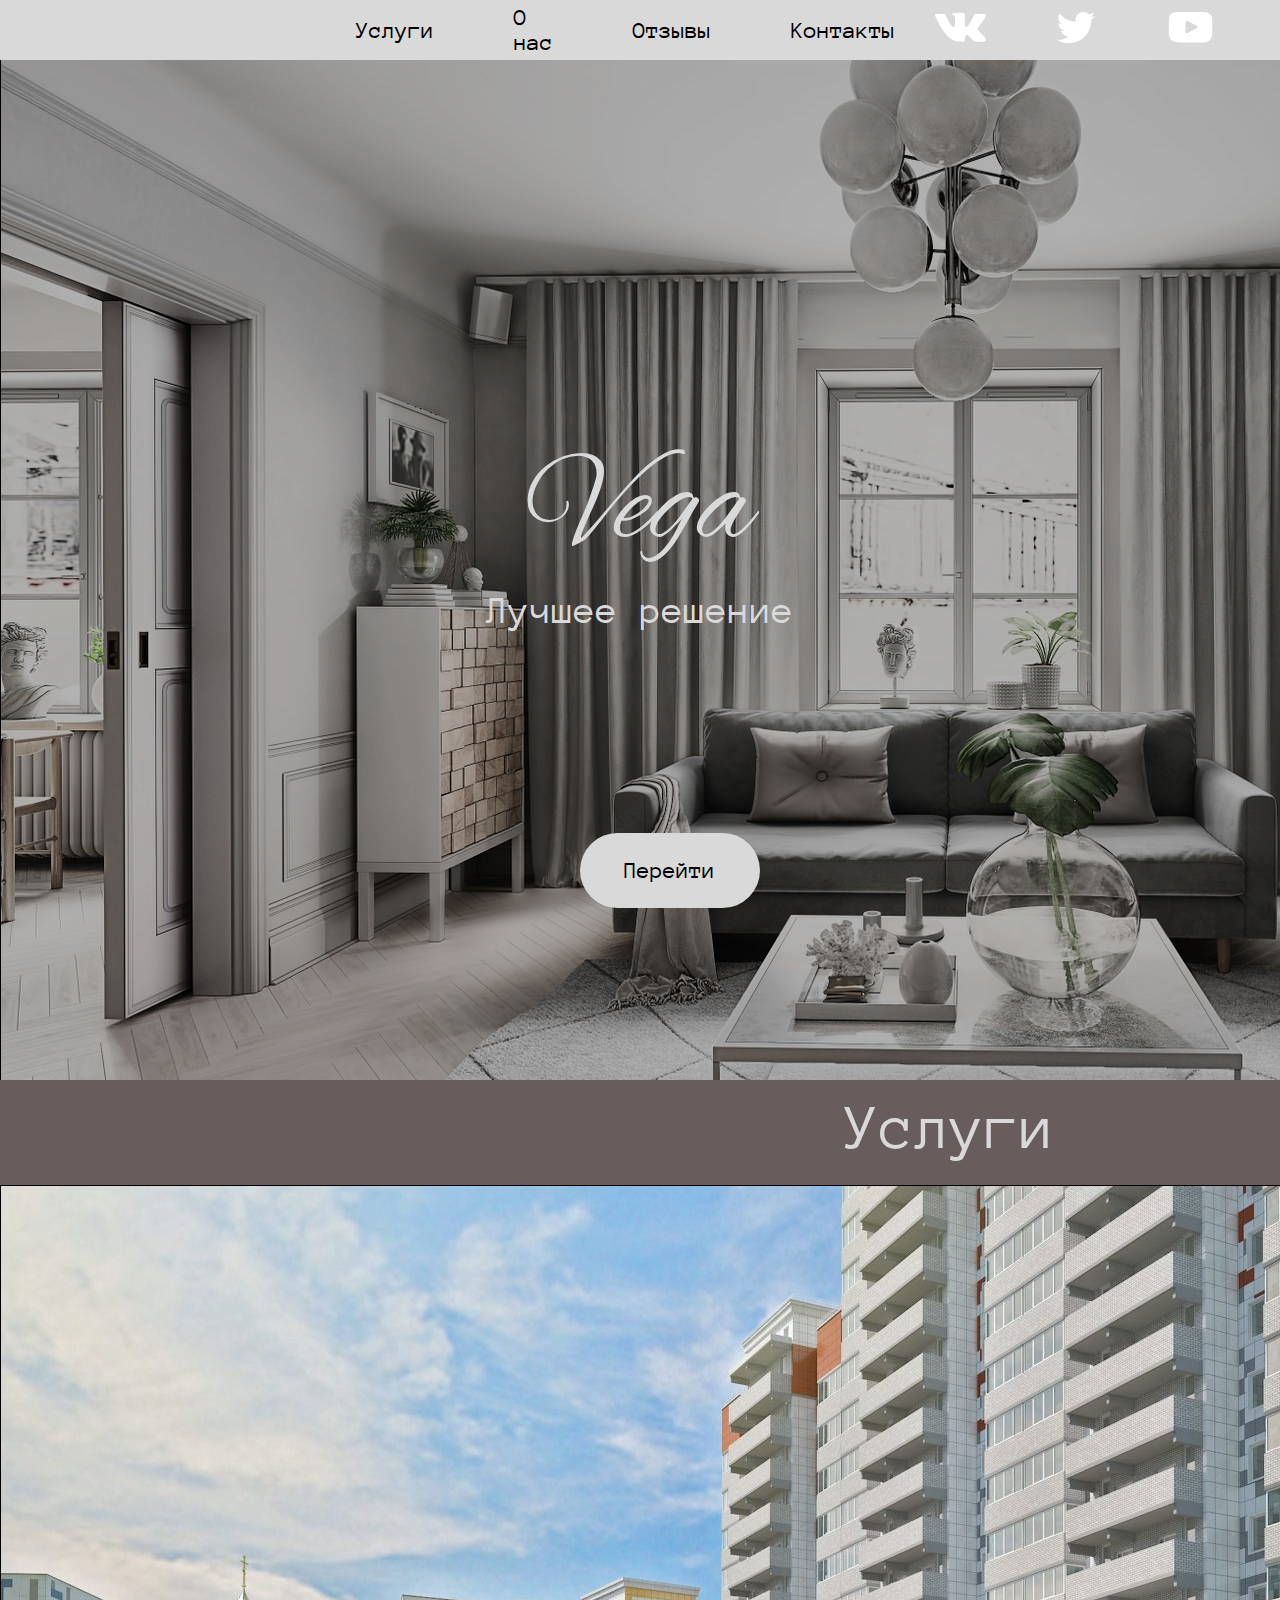
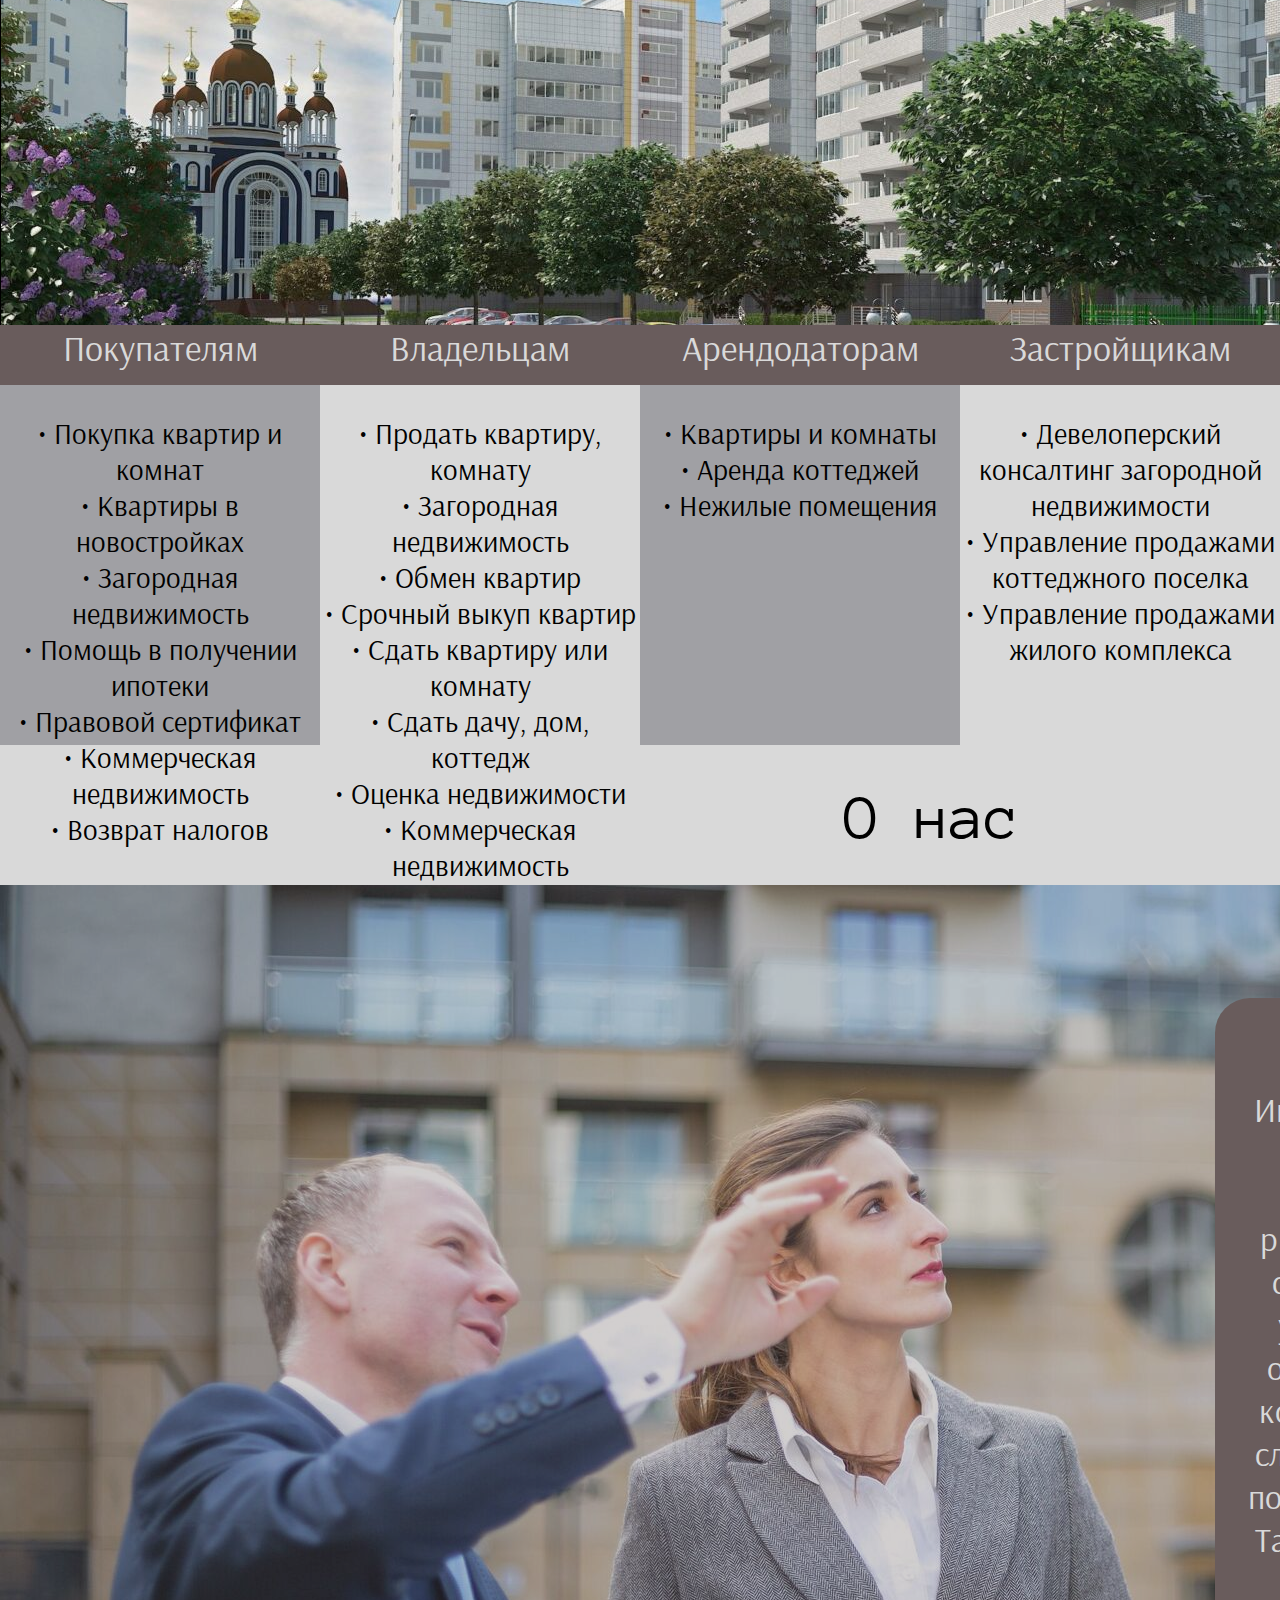
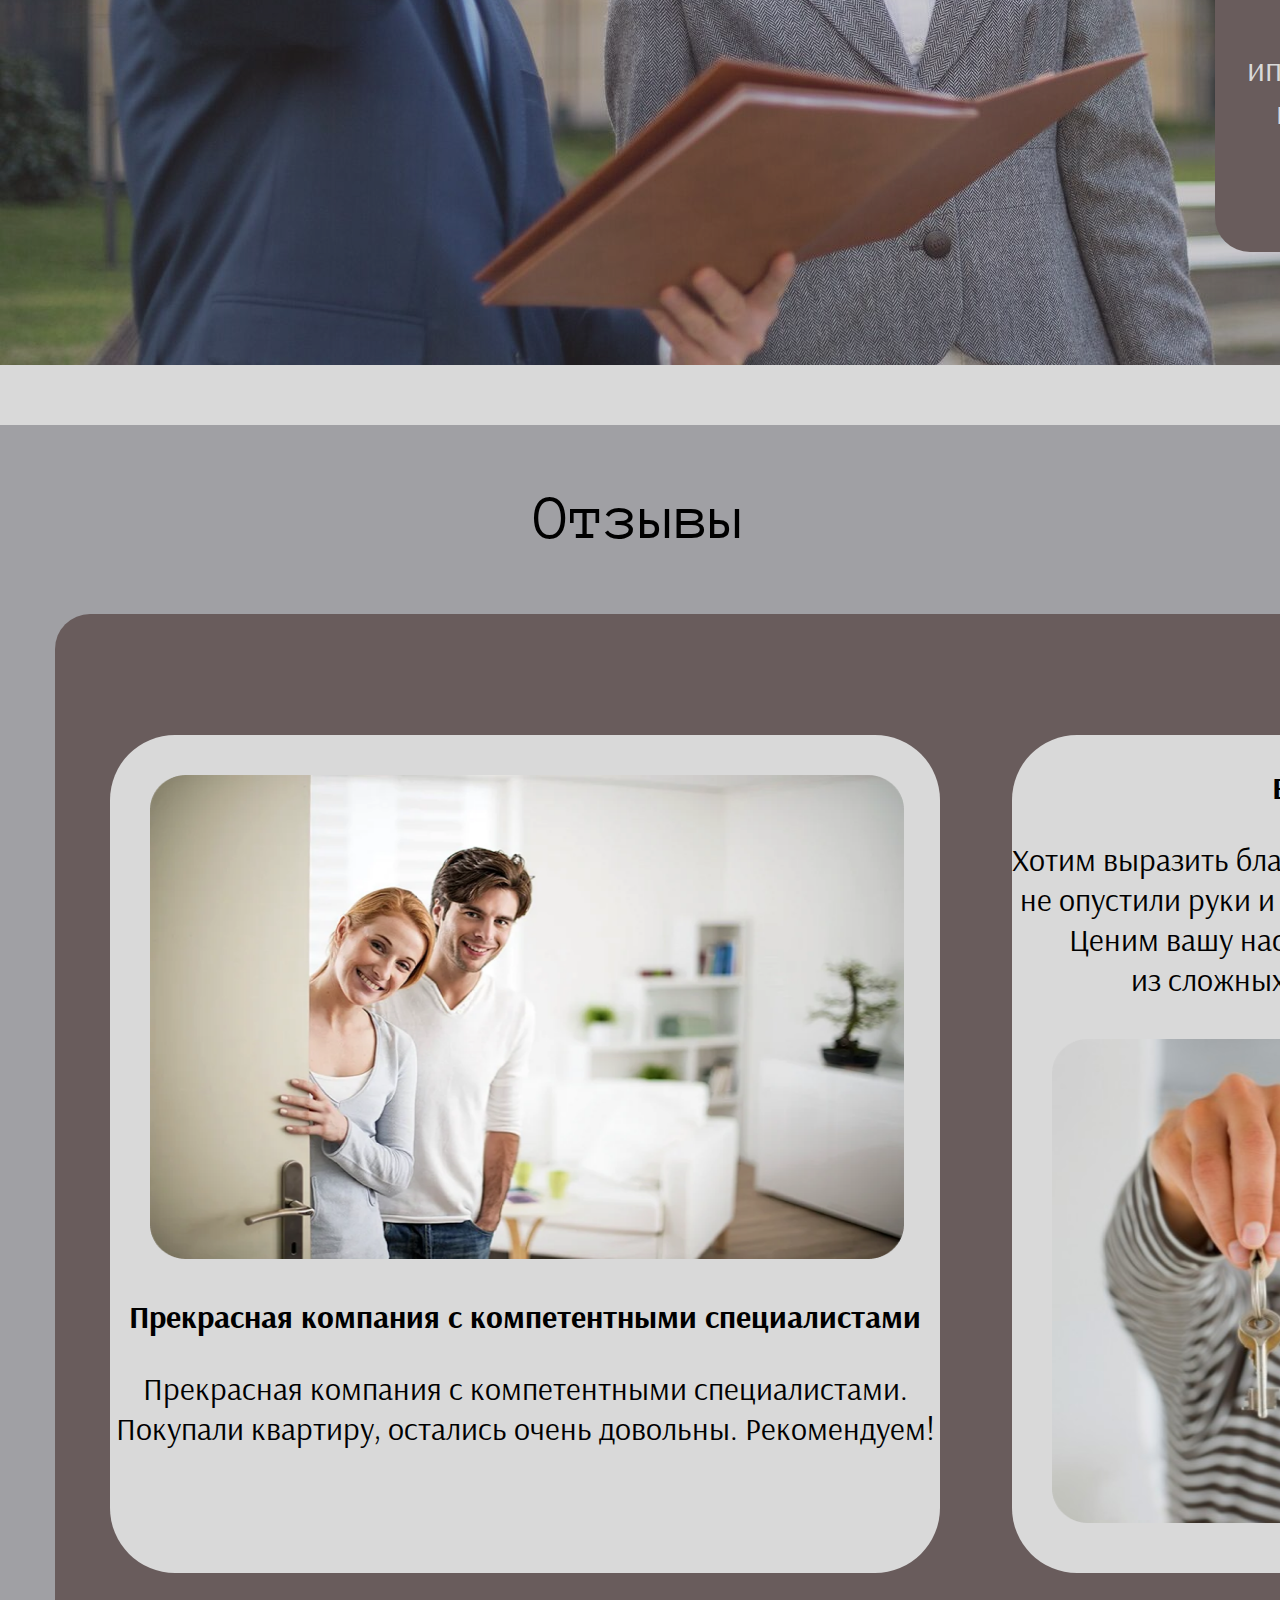
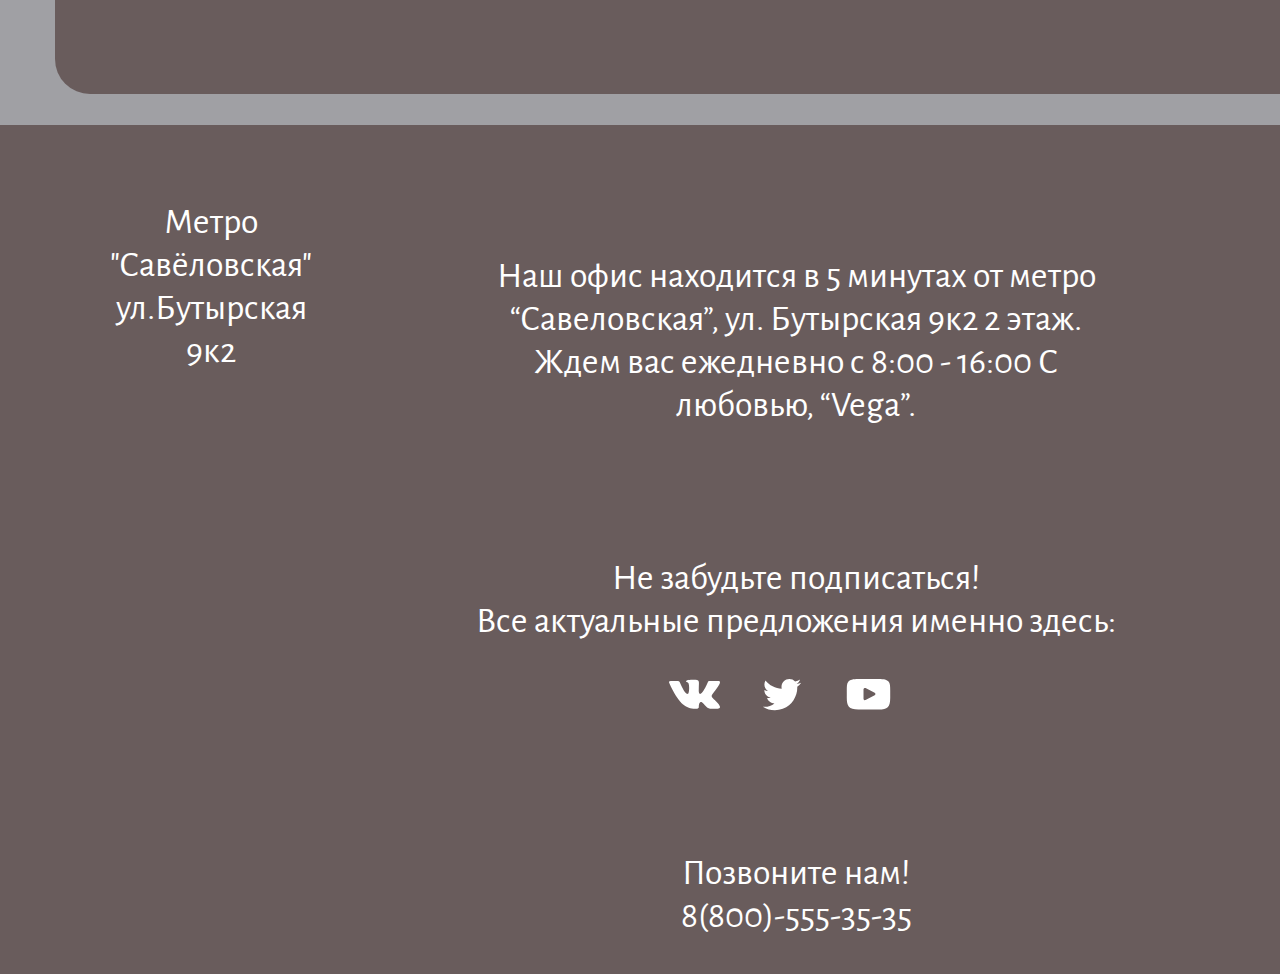
==== index.html @ b0d060b1 "initial commit" ====
<!DOCTYPE html>
<html lang="en">
<head>
    <meta charset="UTF-8">
    <meta name="viewport" content="width=device-width, initial-scale=1.0">
    <title>Vega</title>
    <link rel = "stylesheet" href="\css\style.css">

    <link rel="preconnect" href="https://fonts.googleapis.com">
    <link rel="preconnect" href="https://fonts.gstatic.com" crossorigin>
    <link href="https://fonts.googleapis.com/css2?family=Alegreya+Sans:ital,wght@0,100;0,300;0,400;0,500;0,700;0,800;0,900;1,100;1,300;1,400;1,500;1,700;1,800;1,900&family=Alex+Brush&family=Anonymous+Pro:ital,wght@0,400;0,700;1,400;1,700&family=Arsenal:ital,wght@0,400;0,700;1,400;1,700&display=swap" rel="stylesheet">
</head>
<body>
    <header>
        
        <div class = "nav-menu">
            <div class = "social-media-logos"></div>
            <div class = "nav-buttons">
                <p class = "nav-button"><a href="#nav-2">Услуги</a></p>
                <p class = "nav-button"><a href="#nav-3">О нас</a></p>
                <p class = "nav-button"><a href="#nav-4">Отзывы</a></p>
                <p class = "nav-button"><a href="#footer">Контакты</a></p>
            </div>
            <div class = "social-media-logos">
                <a href="https://vk.com/snbll"><img class="logos-navbar" src="/img/iconVK.svg" alt="вк"></a>
                <a href="https://x.com/"><img class="logos-navbar" src="/img/iconTwitter.svg" alt="твитер"></a>
                <a href="https://www.youtube.com/watch?v=dQw4w9WgXcQ"><img class="logos-navbar" src="/img/iconYouTube.svg" alt="ютуб"></a>
            </div>
        </div>
        <div class = "greetings">
            <h2 class = "label-greetings">Vega</h2>
            <p class = "description-greetings">Лучшее решение</p>
            <div class = "greetings-button"><p class = "greetings-button"><a href="specialists.html">Перейти</a></p></div>
        </div>
    </header>
    <main>
        <div class = "nav-2" id="nav-2">
            <p class = "services">Услуги</p>
        </div>
        <div class = "background-image-2"> </div>
        <div class = "nav-2-1">
            <p class = "curtain">Покупателям</p>
            <p class = "curtain">Владельцам</p>
            <p class = "curtain">Арендодаторам</p>
            <p class = "curtain">Застройщикам</p>
        </div>
        <div class = "curtains-row">
            <div class = "curtains-content grey">
                <p class = "description-curtains"> &#8226; Покупка квартир и комнат</p>
                <p class = "description-curtains"> &#8226; Квартиры в новостройках</p>
                <p class = "description-curtains"> &#8226; Загородная недвижимость</p>
                <p class = "description-curtains"> &#8226; Помощь в получении ипотеки</p>
                <p class = "description-curtains"> &#8226; Правовой сертификат</p>
                <p class = "description-curtains"> &#8226; Коммерческая недвижимость</p>
                <p class = "description-curtains"> &#8226; Возврат налогов</p>
            </div>
            <div class = "curtains-content white">
                <p class = "description-curtains"> &#8226; Продать квартиру, комнату</p>
                <p class = "description-curtains"> &#8226; Загородная недвижимость</p>
                <p class = "description-curtains"> &#8226; Обмен квартир</p>
                <p class = "description-curtains"> &#8226; Срочный выкуп квартир</p>
                <p class = "description-curtains"> &#8226; Сдать квартиру или комнату</p>
                <p class = "description-curtains"> &#8226; Сдать дачу, дом, коттедж</p>
                <p class = "description-curtains"> &#8226; Оценка недвижимости</p>
                <p class = "description-curtains"> &#8226; Коммерческая недвижимость</p>
            </div>
            <div class = "curtains-content grey">
                <p class = "description-curtains"> &#8226; Квартиры и комнаты</p>
                <p class = "description-curtains"> &#8226; Аренда коттеджей</p>
                <p class = "description-curtains"> &#8226; Нежилые помещения</p>
            </div>
            <div class = "curtains-content white">
                <p class = "description-curtains"> &#8226; Девелоперский консалтинг загородной недвижимости</p>
                <p class = "description-curtains"> &#8226; Управление продажами коттеджного поселка</p>
                <p class = "description-curtains"> &#8226; Управление продажами жилого комплекса</p>
            </div>
        </div>
        <div class="nav-3" id="nav-3">
            <p class="services-2">О нас</p>
        </div>
        <div class="background-image-3">
            <div class="background-image-3-1">
                <p class="text-3">Ищете надежные риэлторские агентства Москвы? Обратитесь в «Vega». Мы предоставляем комплексное риэлторское, брокерское, юридическое сопровождение. Компания оказывает услуги на рынке с 2000 года. Важное отличие «Vega» от других риэлторских компаний - гарантийный сертификат. В случае проблем мы компенсируем ваши потери по сделке из собственного фонда. Также мало какое агентство по продаже недвижимости может предложить эффективное оформление заявки на ипотеку, а также дополнительные скидки и бонусы. С нами шанс на одобрение ипотеки на 25% выше!</p>
            </div>
        </div>
        <div class="nav-3-1"></div>
        <div class="nav-4" id="nav-4">
            <p class="services-3">Отзывы</p>
                <div class="background-image-4-1">
                    <div class="background-image-4-1-1">
                        <div class="review-1"><img src="img/5.png" alt="" class="images-realt"></div>
                        <p class="text-4"><b>Прекрасная компания с компетентными специалистами</b></p>
                        <p class="text-4">Прекрасная компания с компетентными специалистами. Покупали квартиру, остались очень довольны. Рекомендуем!</p>
                    </div>
                    <div class="background-image-4-1-2">
                        <p class="text-4"><b>Вы настоящие профи!</b></p>
                        <p class="text-4">Хотим выразить благодарность специалистам “Vega” за то, что не опустили руки и довели нашу непростую сделку до конца! Ценим вашу настойчивость и умение находить выход из сложных ситуаций. Вы настоящие профи!</p>
                        <div class="review-2"><img src="img/4.png" alt="" class="images-realt"></div>
                    </div>
                </div>
        </div>
        <div class=""></div>
        
    </main>
    <footer id="footer">
        <div class="carta">
            <div class="maps"><script type="text/javascript" charset="utf-8" async src="https://api-maps.yandex.ru/services/constructor/1.0/js/?um=constructor%3Afec5d8ca81179af71dbc151a7b95cab4beb374f0a5f9f530ae89ba807195f2b3&amp;width=812&amp;height=838&amp;lang=ru_RU&amp;scroll=true"></script></div>
            <p class="metro">Метро "Савёловская"</p>
            <p class="street">ул.Бутырская 9к2</p>
        </div>
        <div class="footer-text">
            <p class="footer-text-off">Наш офис находится в 5 минутах от метро “Савеловская”, ул. Бутырская 9к2 2 этаж.<br>
                Ждем вас ежедневно с 8:00 - 16:00
                С любовью, “Vega”.</p>
            <p>Не забудьте подписаться! <br>
                Все актуальные предложения именно здесь:</p>
            <div class = "social-media-logo">
                <a href="https://vk.com/snbll"><img class="logo-navbar" src="/img/iconVK.svg" alt="вк"></a>
                <a href="https://x.com/"><img class="logo-navbar" src="/img/iconTwitter.svg" alt="твитер"></a>
                <a href="https://www.youtube.com/watch?v=dQw4w9WgXcQ"><img class="logo-navbar" src="/img/iconYouTube.svg" alt="ютуб"></a>
            </div>
            <p class="sub">Позвоните нам! <br>
               8(800)-555-35-35</p>
        </div>
    </footer>

    <script src="js/scripts.js"></script>
</body>
</html>
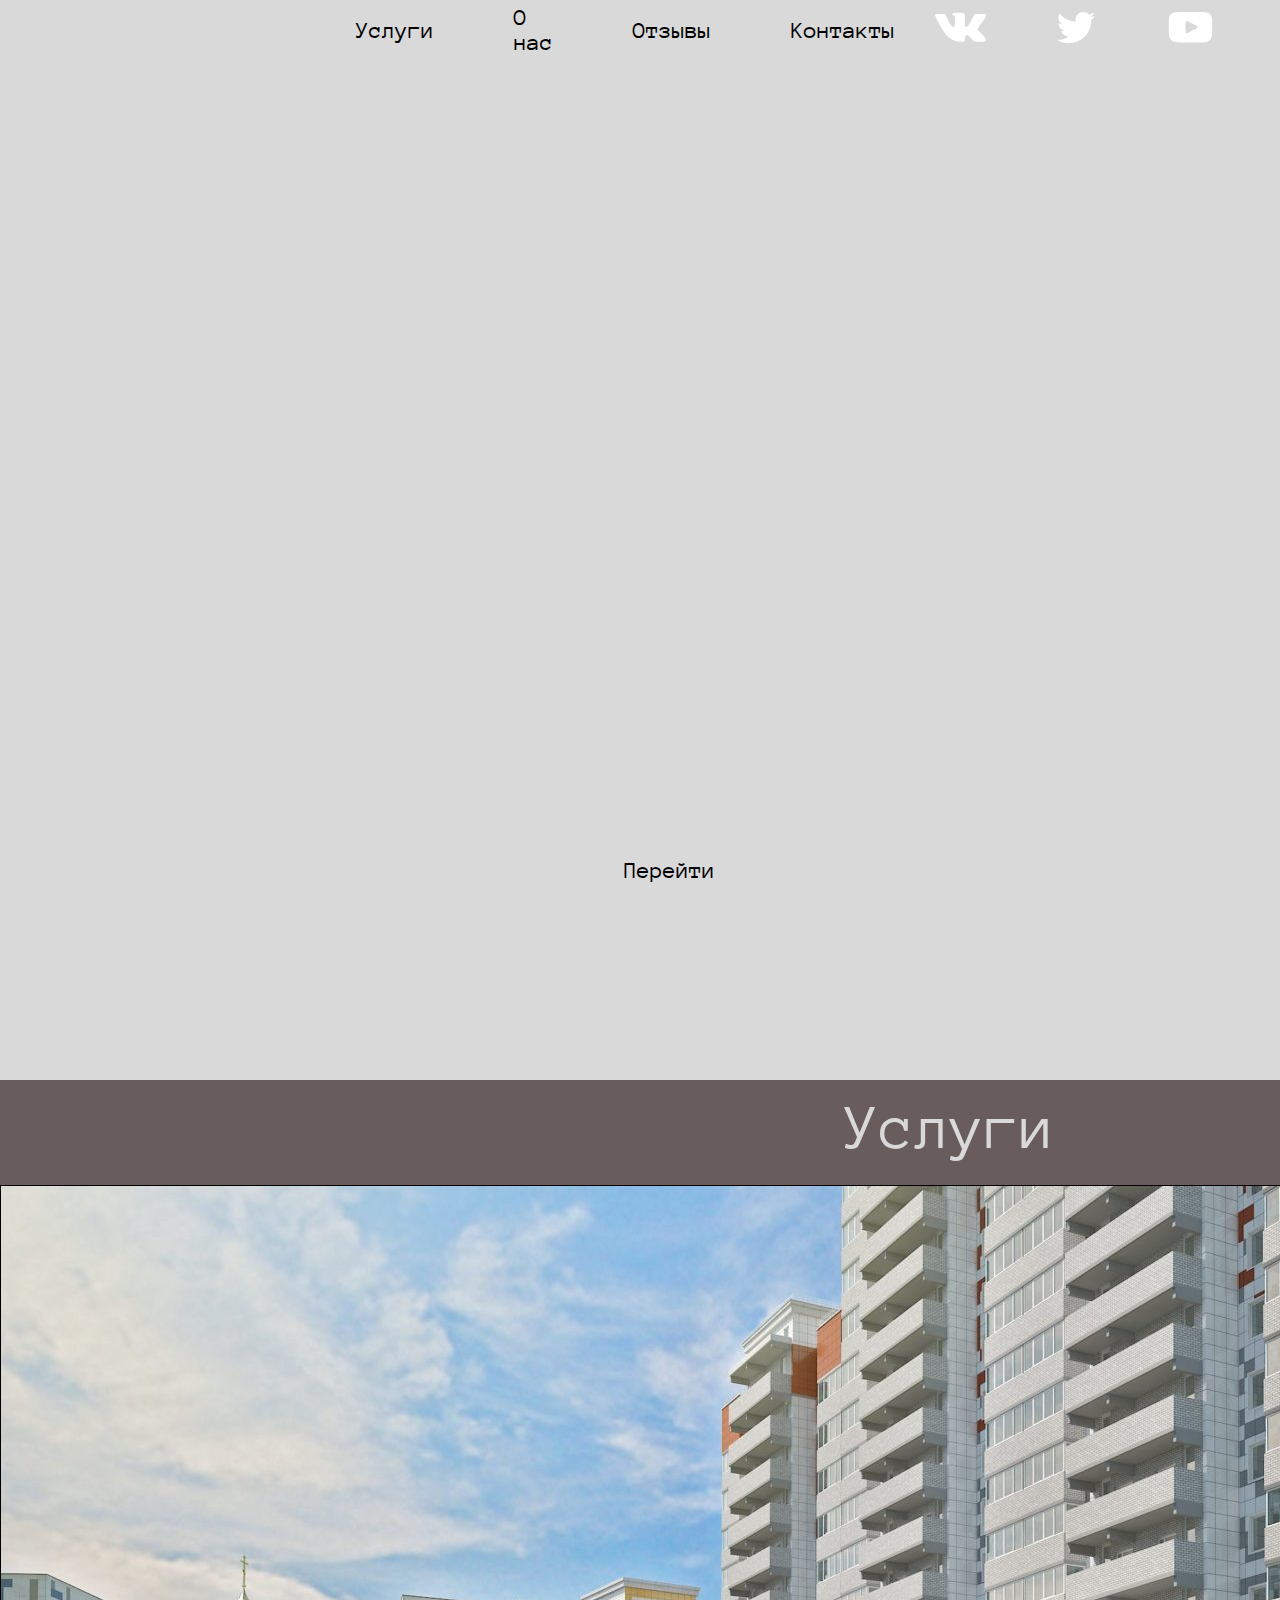
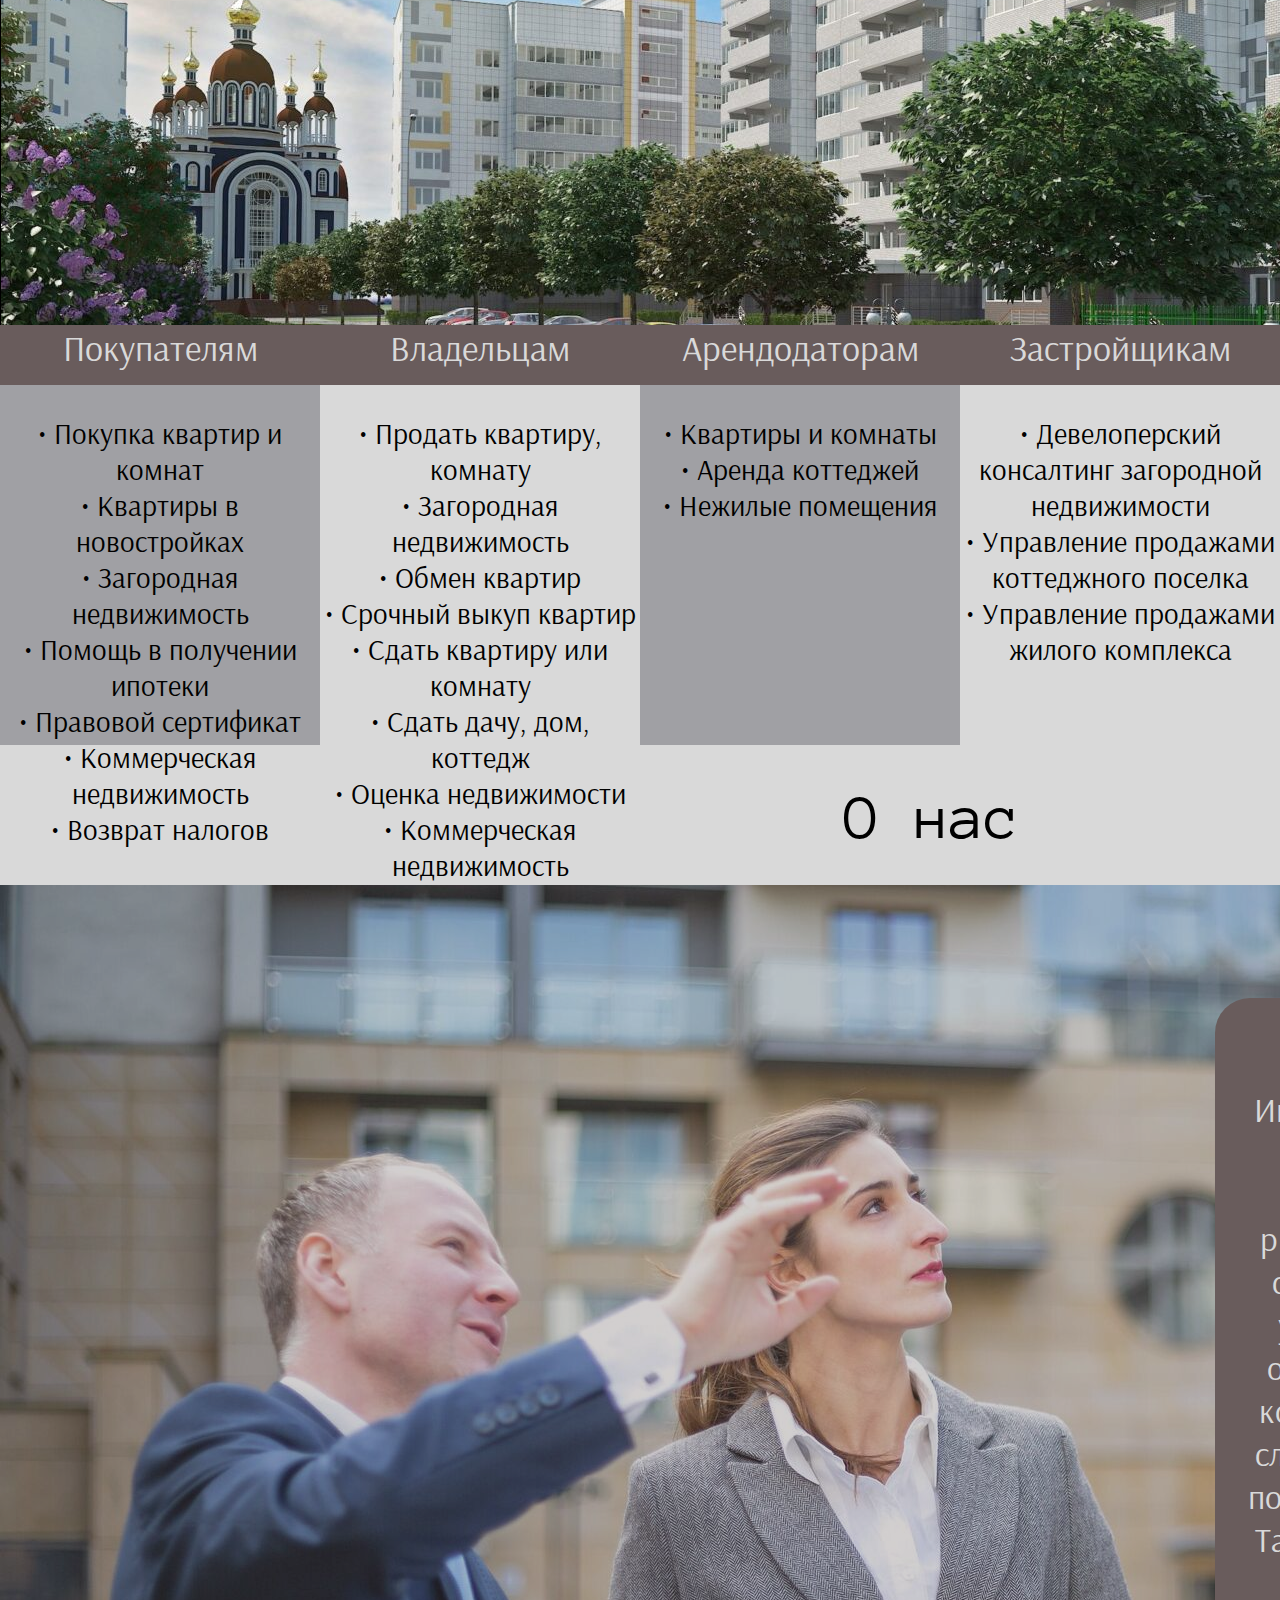
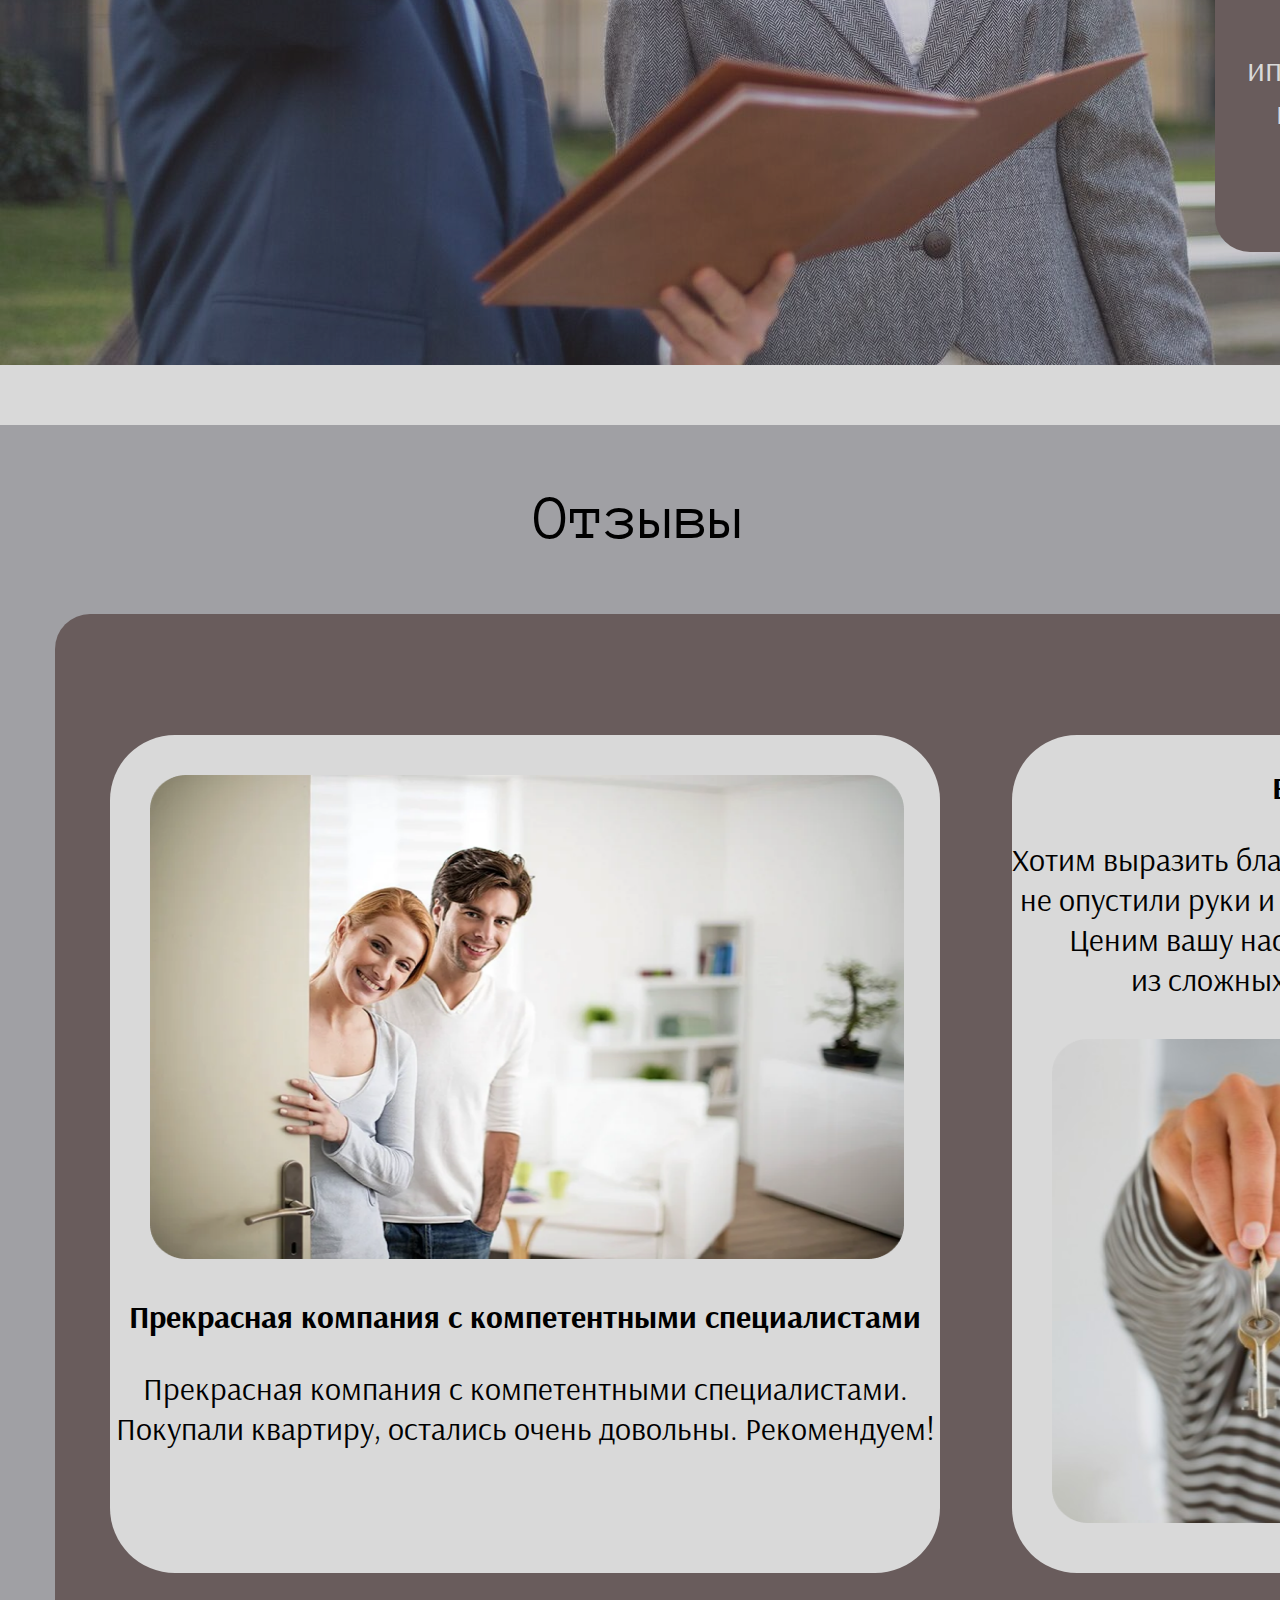
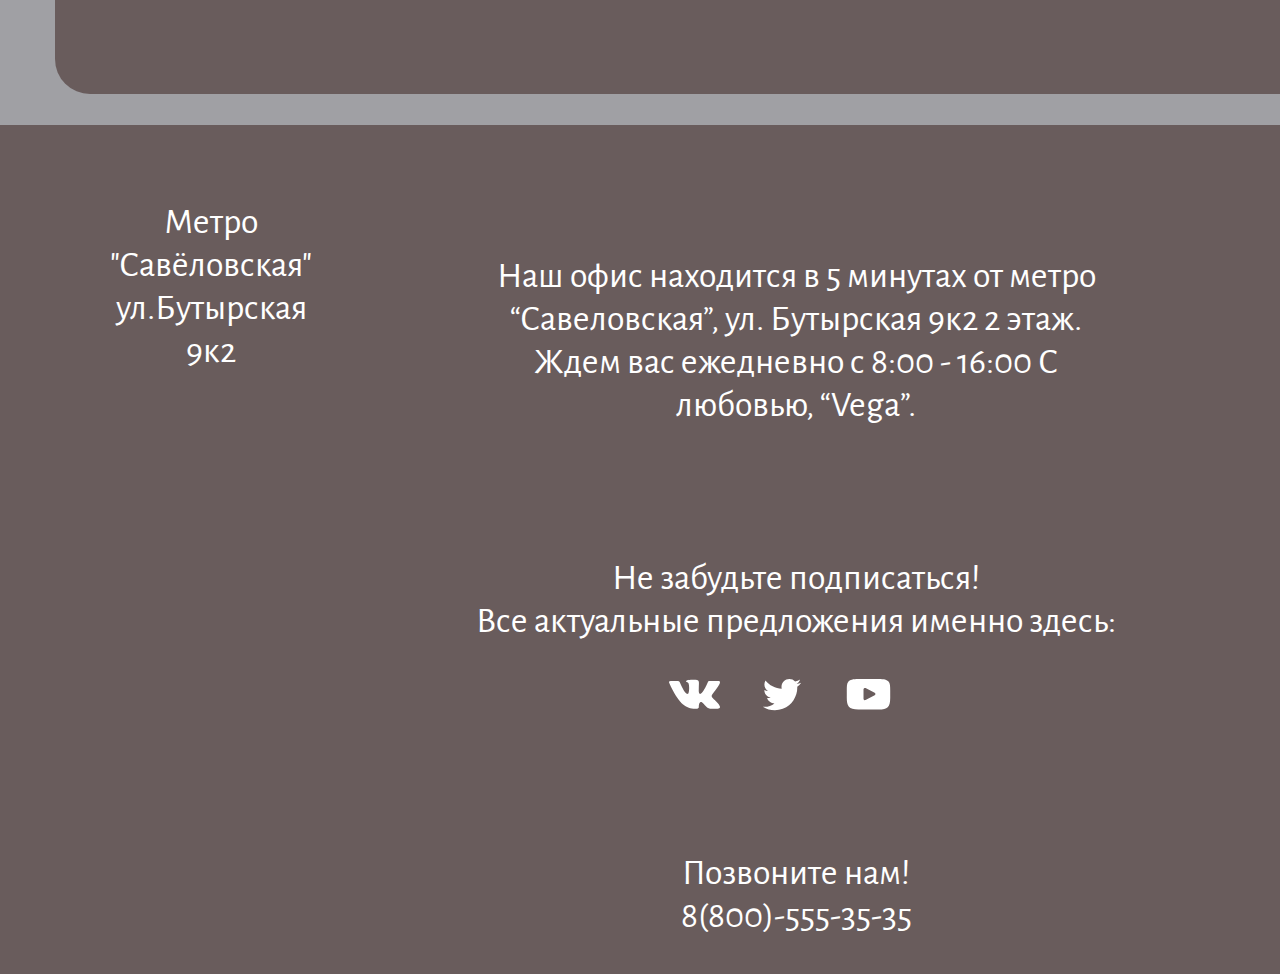
==== commit a368fc98: "images fixed" ====
--- a/index.html
+++ b/index.html
@@ -4,7 +4,7 @@
     <meta charset="UTF-8">
     <meta name="viewport" content="width=device-width, initial-scale=1.0">
     <title>Vega</title>
-    <link rel = "stylesheet" href="\css\style.css">
+    <link rel = "stylesheet" href="css/style.css">
 
     <link rel="preconnect" href="https://fonts.googleapis.com">
     <link rel="preconnect" href="https://fonts.gstatic.com" crossorigin>
@@ -22,9 +22,9 @@
                 <p class = "nav-button"><a href="#footer">Контакты</a></p>
             </div>
             <div class = "social-media-logos">
-                <a href="https://vk.com/snbll"><img class="logos-navbar" src="/img/iconVK.svg" alt="вк"></a>
-                <a href="https://x.com/"><img class="logos-navbar" src="/img/iconTwitter.svg" alt="твитер"></a>
-                <a href="https://www.youtube.com/watch?v=dQw4w9WgXcQ"><img class="logos-navbar" src="/img/iconYouTube.svg" alt="ютуб"></a>
+                <a href="https://vk.com/snbll"><img class="logos-navbar" src="img/iconVK.svg" alt="вк"></a>
+                <a href="https://x.com/"><img class="logos-navbar" src="img/iconTwitter.svg" alt="твитер"></a>
+                <a href="https://www.youtube.com/watch?v=dQw4w9WgXcQ"><img class="logos-navbar" src="img/iconYouTube.svg" alt="ютуб"></a>
             </div>
         </div>
         <div class = "greetings">
@@ -115,9 +115,9 @@
             <p>Не забудьте подписаться! <br>
                 Все актуальные предложения именно здесь:</p>
             <div class = "social-media-logo">
-                <a href="https://vk.com/snbll"><img class="logo-navbar" src="/img/iconVK.svg" alt="вк"></a>
-                <a href="https://x.com/"><img class="logo-navbar" src="/img/iconTwitter.svg" alt="твитер"></a>
-                <a href="https://www.youtube.com/watch?v=dQw4w9WgXcQ"><img class="logo-navbar" src="/img/iconYouTube.svg" alt="ютуб"></a>
+                <a href="https://vk.com/snbll"><img class="logo-navbar" src="img/iconVK.svg" alt="вк"></a>
+                <a href="https://x.com/"><img class="logo-navbar" src="img/iconTwitter.svg" alt="твитер"></a>
+                <a href="https://www.youtube.com/watch?v=dQw4w9WgXcQ"><img class="logo-navbar" src="img/iconYouTube.svg" alt="ютуб"></a>
             </div>
             <p class="sub">Позвоните нам! <br>
                8(800)-555-35-35</p>
--- a/css/style.css
+++ b/css/style.css
@@ -0,0 +1,466 @@
+body{
+    margin: 0;
+}
+
+.centered-elem{
+    display: flex;
+    justify-content: center;
+    align-items: center;
+}
+
+header{
+    background-color: #D9D9D9;
+    display: block;
+    width: 100%;
+    margin: 0px;
+    height: 1080px;
+    background-image: url("img/фон.png");
+}
+.nav-menu{
+    background-color: #D9D9D9;
+    display: flex;
+    justify-content: space-between;
+    margin: 0;
+    height: 60px;
+    width: 100%;
+}
+.nav-buttons{
+    display: flex;
+    justify-content: space-between;
+    align-items: center;
+}
+.nav-button{
+    font-family: "Anonymous Pro";
+    font-weight: 400;
+    font-size: 24px;
+    font-style: normal;
+    margin-left: 40px;
+    margin-right: 40px;
+}
+.social-media-logos{
+    display: flex;
+    justify-content: space-between;
+    align-items: center;
+    width: 345px;
+}
+
+.logos-navbar{
+    fill: #695C5C;
+    width: 51px;
+    height: 32px;
+    margin-right: 64px;
+}
+
+.greetings{
+    display: block;
+    text-align: center;
+    margin: auto;
+}
+.label-greetings{
+    font-family: "Alex Brush";
+    font-weight: 200;
+    margin: 0;
+    margin-top: 370px;
+    font-size: 128px;
+    color: #D9D9D9;
+}
+.description-greetings{
+    font-family: "Anonymous Pro";
+    font-weight: 400;
+    margin-top: 0px;
+    font-size: 40px;
+    font-style: normal;
+    color:#D9D9D9;
+}
+div.greetings-button{
+    font-family: "Anonymous Pro";
+    font-size: 24px;
+    background-color: #D9D9D9;
+    width: 180px;
+    height: 75px;
+    display: flex;
+    align-items: center;
+    justify-content: center;
+    margin-top: 202px;
+    margin-left: 45.31%;
+    border-radius: 38px;
+}
+.nav-2{
+    background-color: #695C5C;
+    display: flex;
+    justify-content: space-between;
+    margin: 0;
+    height: 105px;
+    width: 100%;
+}
+.services{
+    color: #D9D9D9;
+    font-family: "Anonymous Pro";
+    font-size: 64px;
+    margin-left: 845px;
+    margin-top: 15px;
+}
+.background-image-2{
+    background-color: #D9D9D9;
+    display: block;
+    width: 100%;
+    margin: 0px;
+    height: 740px;
+    background-image: url("/img/2.png");
+}
+.nav-2-1{
+    background-color: #695C5C; 
+    display: flex;
+    justify-content: space-around;
+    margin: 0;
+    height: 60px;
+    width: 100%;
+}
+.curtain{
+    color: #D9D9D9;
+    font-family: "Arsenal";
+    font-weight: 400;
+    font-size: 36px;
+    font-style: normal;
+    margin: 0;
+    width: 25%;
+    text-align: center;
+}
+
+.curtains-row{
+    display: flex;
+    height: 360px;
+}
+.curtains-content{
+    width: 25%;
+    align-items: center;
+}
+.grey{
+    background-color: #A0A0A4;
+}
+.white{
+    background-color: #D9D9D9;
+}
+
+.description-curtains{
+    margin: 0;
+    font-family: "Arsenal";
+    font-size: 29px;
+    text-align: center;
+    align-self: center;
+}
+
+.curtains-content{
+    padding: 30px 0;
+}
+
+.nav-3{
+    background-color: #D9D9D9;
+    display: flex;
+    justify-content: space-between;
+    margin: 0;
+    height: 140px;
+    width: 100%;
+}
+.services-2{
+    color: #000000;
+    font-family: "Anonymous Pro";
+    font-size: 64px;
+    margin-left: 845px;
+    margin-top: 40px;
+}
+.background-image-3{
+    background-color: #D9D9D9;
+    display: block;
+    width: 100%;
+    margin: 0px;
+    height: 1080px;
+    background-image: url("/img/3.png");
+}
+.background-image-3-1{
+    display:inline-block;
+    width: 650px;
+    margin-top: 113px;
+    margin-left: 1215px;
+    height: 854px;
+    background-color: #695C5C;
+    border-radius: 35px;
+}
+.text-3{
+    color: #D9D9D9;
+    font-family: "Arsenal";
+    font-weight: 400;
+    font-size: 34px;
+    font-style: normal;
+    text-align: center;
+    margin: 90px 30px;
+}
+.nav-3-1{
+    background-color: #D9D9D9;
+    margin: 0;
+    height: 60px;
+    width: 100%;
+}
+
+.nav-button a{
+    text-decoration: none;
+    color: #000000;
+}
+
+.nav-button a:hover{
+    text-decoration: none;
+    color: #927474;
+}
+
+.greetings-button a{
+    text-decoration: none;
+    color: #000000;
+}
+
+.greetings-button:hover{
+    text-decoration: none;
+    background-color: aliceblue;
+}
+.nav-4{
+    font-family: "Alegreya Sans";
+    background-color: #A0A0A4;
+    margin: 0;
+    height: 1280px;
+    width: 100%;
+    padding-top: 20px;
+}
+.services-3{
+    color: #000000;
+    font-family: "Anonymous Pro";
+    font-size: 64px;
+    margin-top: 40px;
+    text-align: center;
+}
+.background-image-4-1{
+    display: flex;
+    width: 1810px;
+    margin-left: 55px;
+    height: 1080px;
+    background-color: #695C5C;
+    border-radius: 35px;
+}
+.background-image-4-1-1{
+    width: 830px;
+    height: 838px;
+    margin-left: 55px;
+    margin-top: 121px;
+    background-color: #D9D9D9;
+    border-radius: 65px;
+}
+
+.text-4{
+    color: #000000;
+    font-family: "Arsenal";
+    font-weight: 400;
+    font-size: 32px;
+    font-style: normal;
+    text-align: center;
+}
+.background-image-4-1-2{
+    width: 830px;
+    height: 838px;
+    margin-left: 72px;
+    margin-top: 121px;
+    background-color: #D9D9D9;
+    border-radius: 65px;
+}
+
+.images-realt{
+    width: 754px;
+    height: 484px;
+}
+
+.review-1{
+    background-color: #D9D9D9;
+    display: block;
+    margin-top: 40px;
+    margin-left: 40px;
+    width: 20px;
+}
+
+.review-2{
+    background-color: #D9D9D9;
+    display: block;
+    margin-top: 40px;
+    margin-left: 40px;
+    width: 20px;
+}
+
+footer{
+    font-family: "Alegreya Sans";
+    background-color: #695C5C;
+    display: flex;
+}
+
+.carta{
+    margin: 40px 0px;
+    margin-left:110px ;
+    color: #ffff;
+    text-align: center;
+    font-size: 36px;
+}
+
+.maps{
+    border-radius: 35px;
+    overflow: hidden;
+}
+
+.street{
+    padding-top: 0;
+    margin-top: 0;
+}
+
+.metro{
+    padding-bottom: 0;
+    margin-bottom: 0;
+}
+
+.footer-text{
+    text-align: center;
+    color: #ffff;
+    margin: 0 90px;
+    font-size: 36px;
+}
+
+.footer-text-off{
+    margin: 130px 90px;
+}
+
+.logo-navbar{
+    width: 51px;
+    height: 32px;
+    margin-right: 30px;
+}
+
+.sub{
+    margin-top: 130px;
+}
+
+.spec-background{
+    font-family: "Arsenal";
+    display: flex;
+}
+
+.white-background{
+    background-color: #D9D9D9;
+    width: 746px;
+    height: 1080px;
+}
+
+.coffee-background{
+    background-color: #695C5C;
+    width: 1174px;
+    height: 1080px;
+}
+.realtor-services{
+    color: #695C5C;
+    font-weight: 400;
+    font-size: 36px;
+    font-style: normal;
+    text-align: center;
+}
+form{
+    background-color: #695C5C;
+    width: 558px;
+    height: 734px;
+    margin: 0 auto;
+    align-content: center;
+    border-radius: 35px;
+    text-align: center;
+    color: azure;
+    font-size: 32px;
+}
+
+#tel{
+    width:350px;
+    height:40px;
+    background-color: #D9D9D9;
+}
+
+#name{
+    width:350px;
+    height:40px;
+    background-color: #D9D9D9;
+}
+
+#email{
+    width:350px;
+    height:40px;
+    background-color: #D9D9D9;
+}
+
+.submit{
+    width:236px ;
+    height:78px ;
+    border-radius: 35px;
+    background-color: #D9D9D9;
+    margin-top: 55px;
+}
+
+.submit:hover{
+    background-color: #f1eded;
+}
+
+#message{
+    margin-top: 20px;
+}
+
+.realtor-services-2{
+    margin-top: 70px;
+    color: #D9D9D9;
+    font-weight: 400;
+    font-size: 36px;
+    font-style: normal;
+    text-align: center;
+}
+
+.page-title {
+    text-align: center;
+  }
+  
+  .slider-container {
+    position: relative;
+    width: 734px;
+    height: 734px;
+    border-radius: 30px;
+    margin-top: 85px;
+    margin-left: 220px;
+    overflow: hidden;
+  }
+  
+  .slider {
+    display: flex;
+    transition: transform 0.5s ease-in-out;
+  }
+  
+  .slider img {
+    width: 100%;
+    height: 100%;
+    object-fit: cover;
+  }
+  
+  .prev-button,
+  .next-button {
+    position: absolute;
+    top: 50%;
+    transform: translateY(-50%);
+    width: 50px;
+    height: 50px;
+    background-color: transparent;
+    border: none;
+    font-size: 24px;
+    color: #695C5C;
+  }
+  
+  .prev-button {
+    left: 10px;
+  }
+  
+  .next-button {
+    right: 10px;
+  }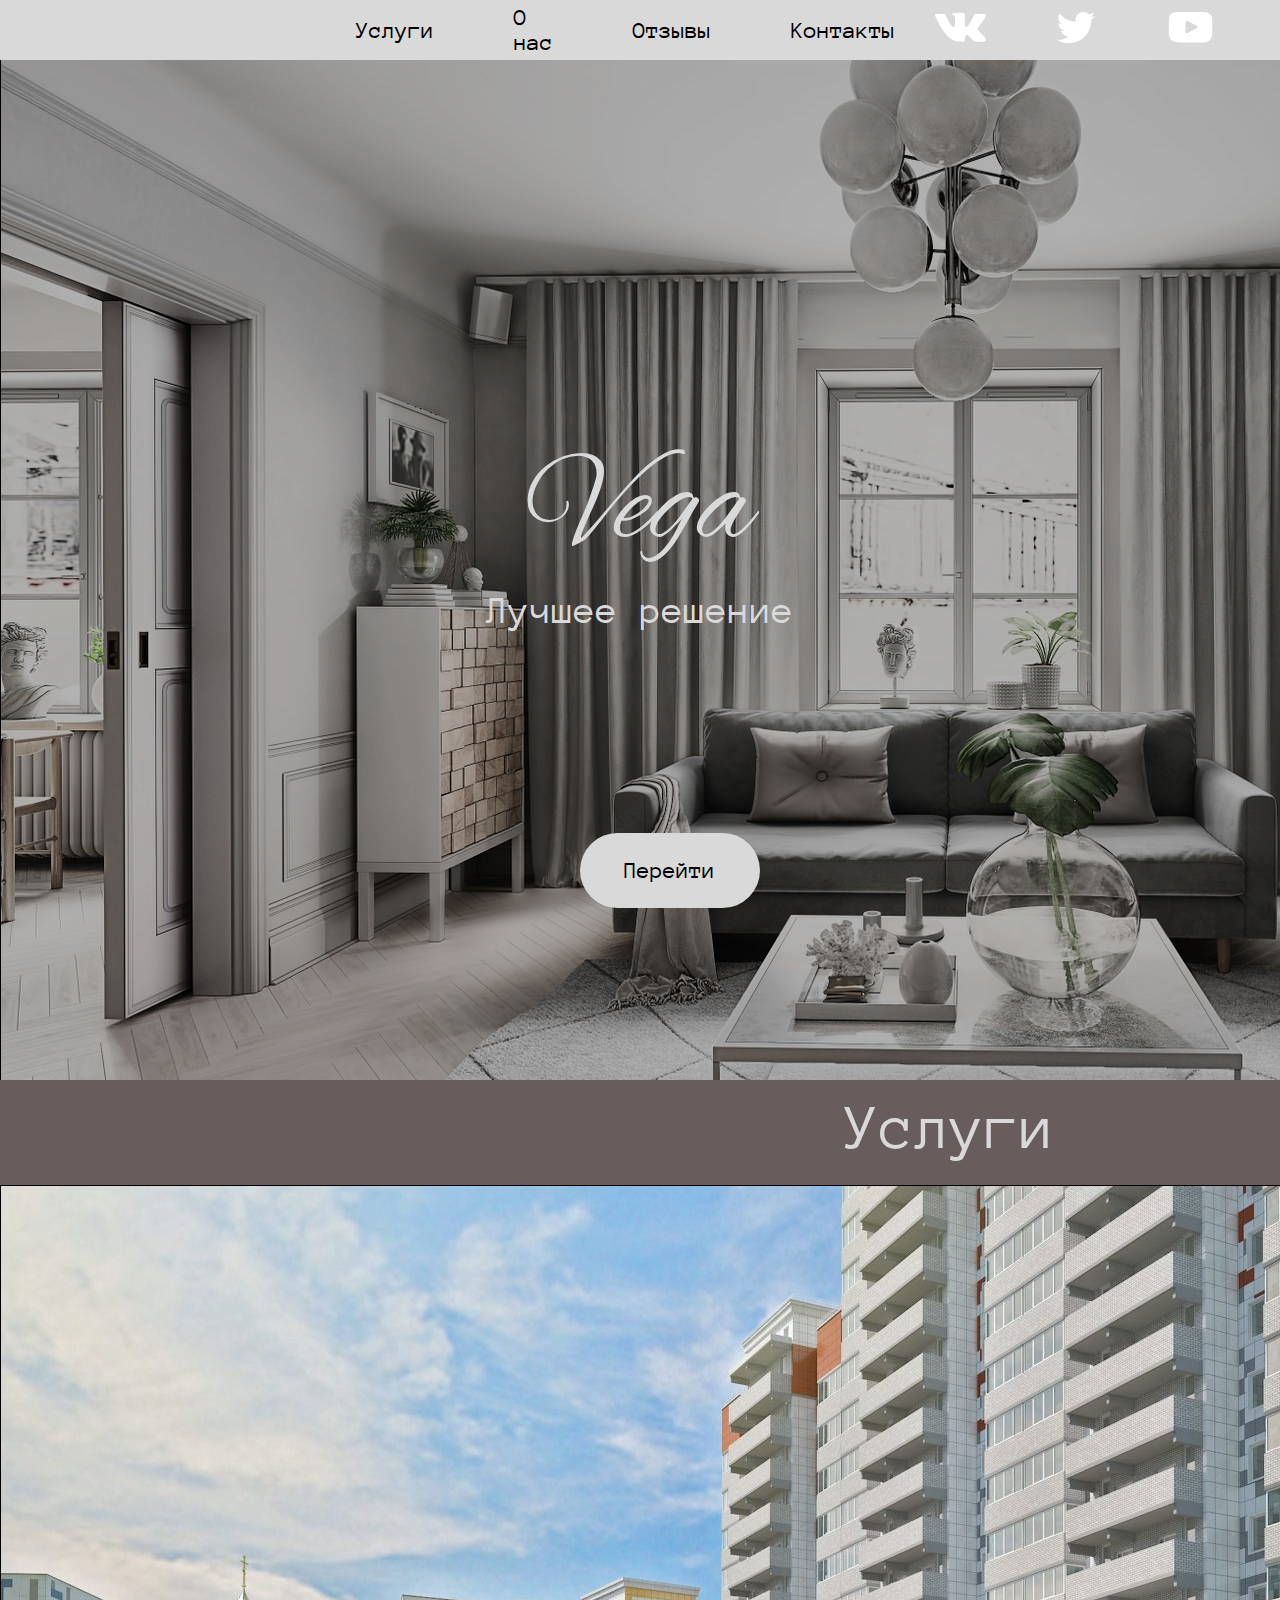
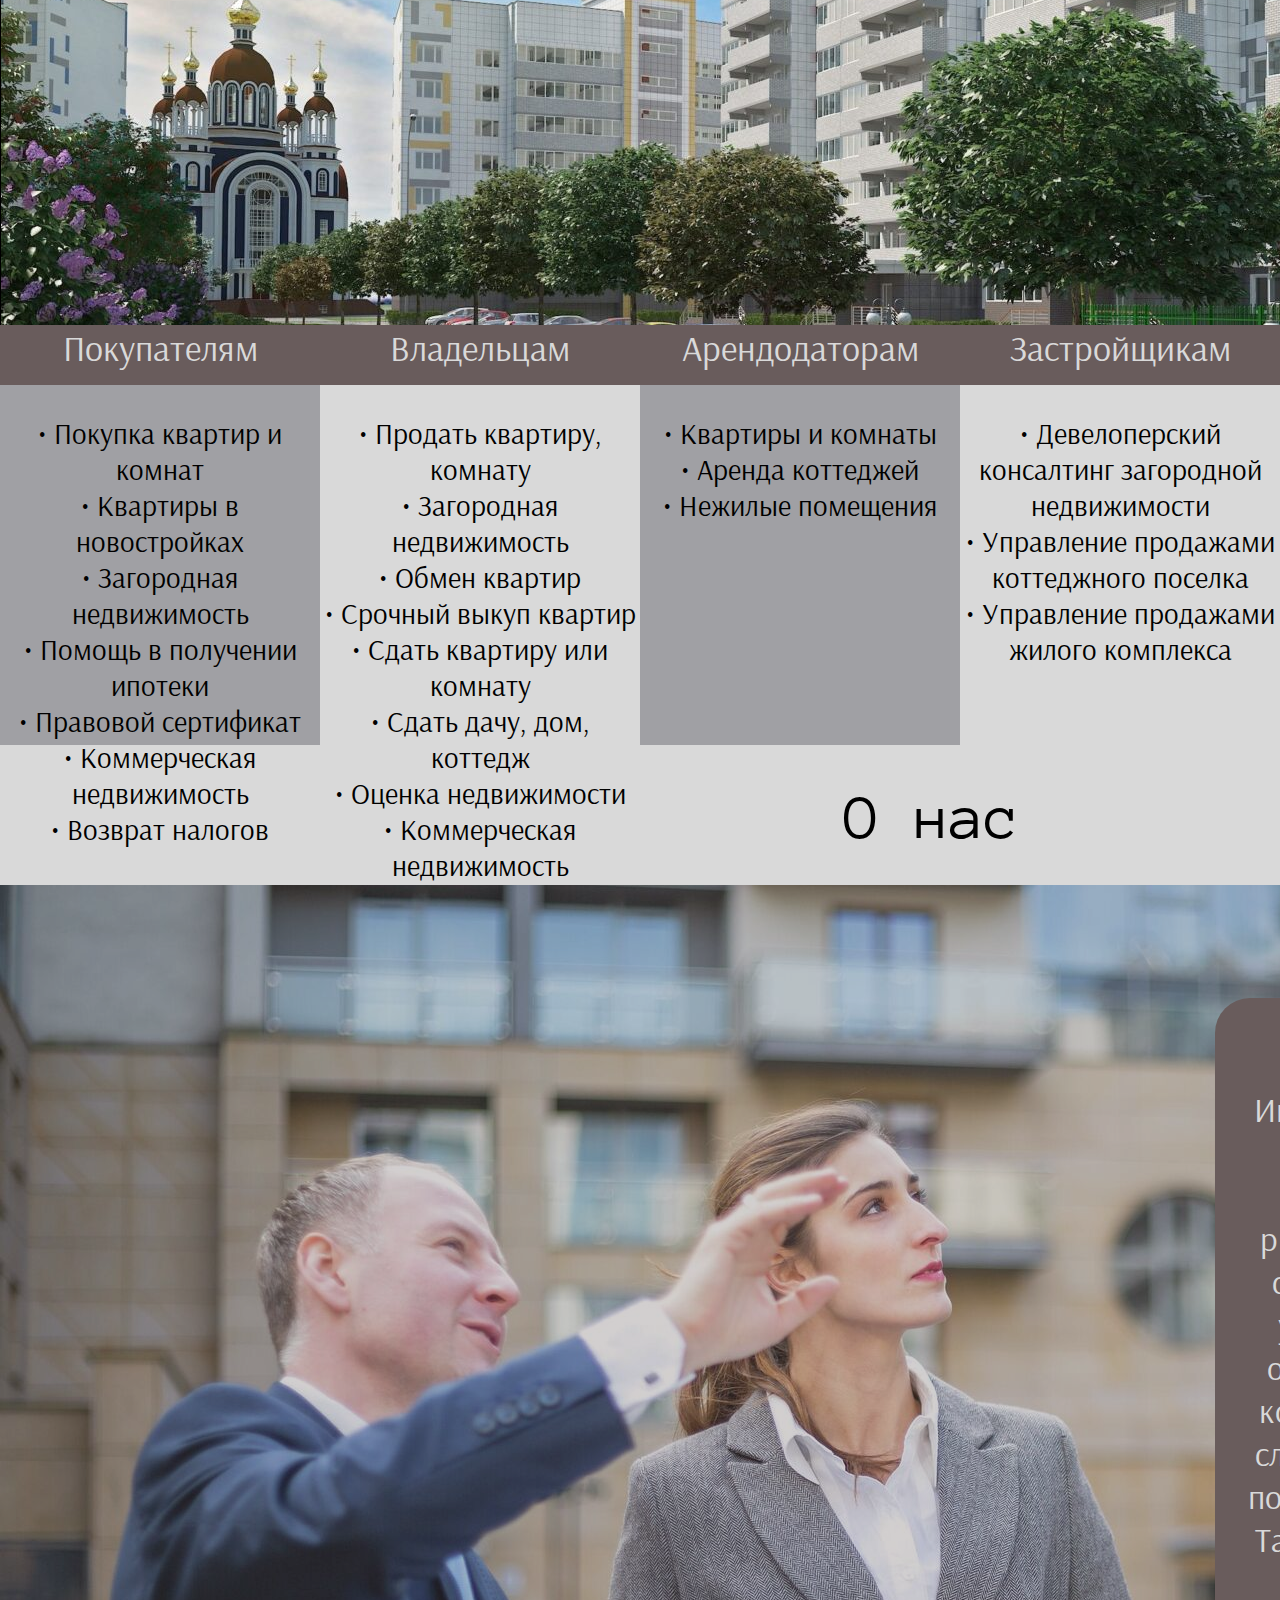
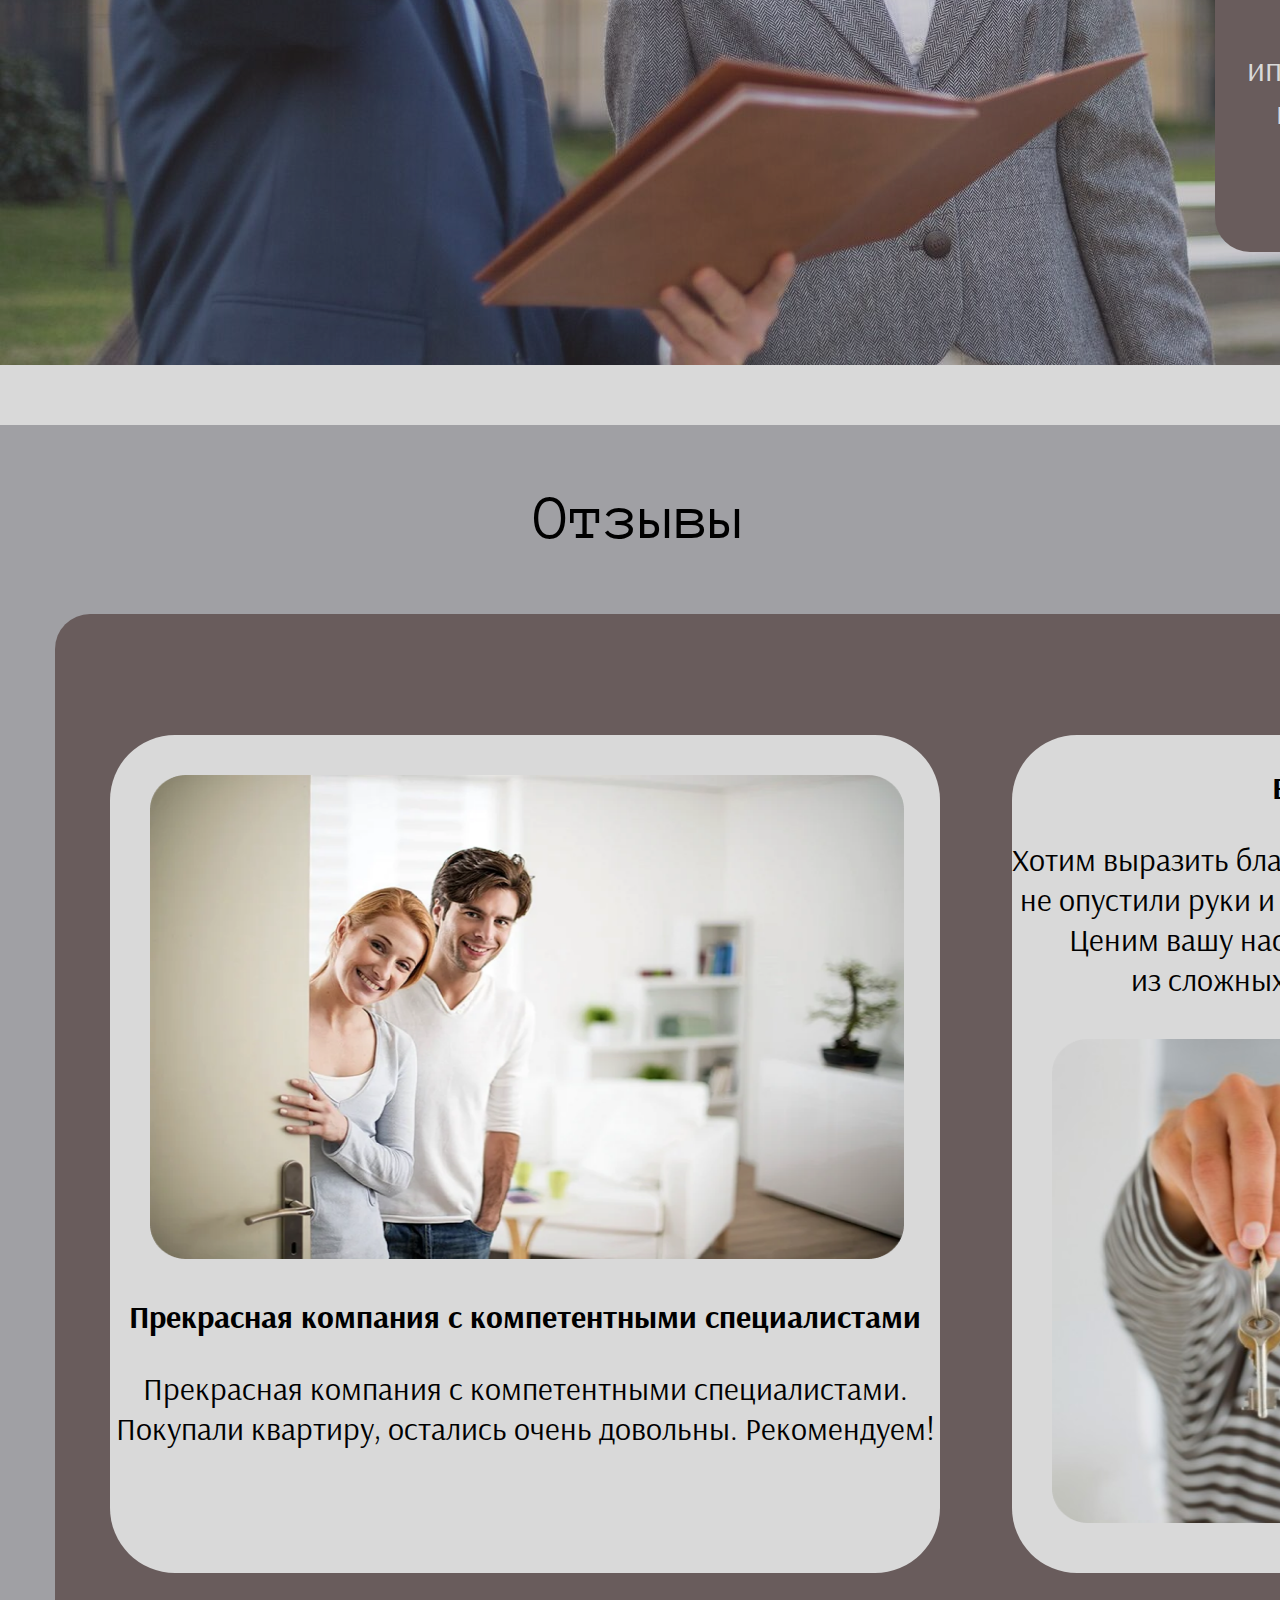
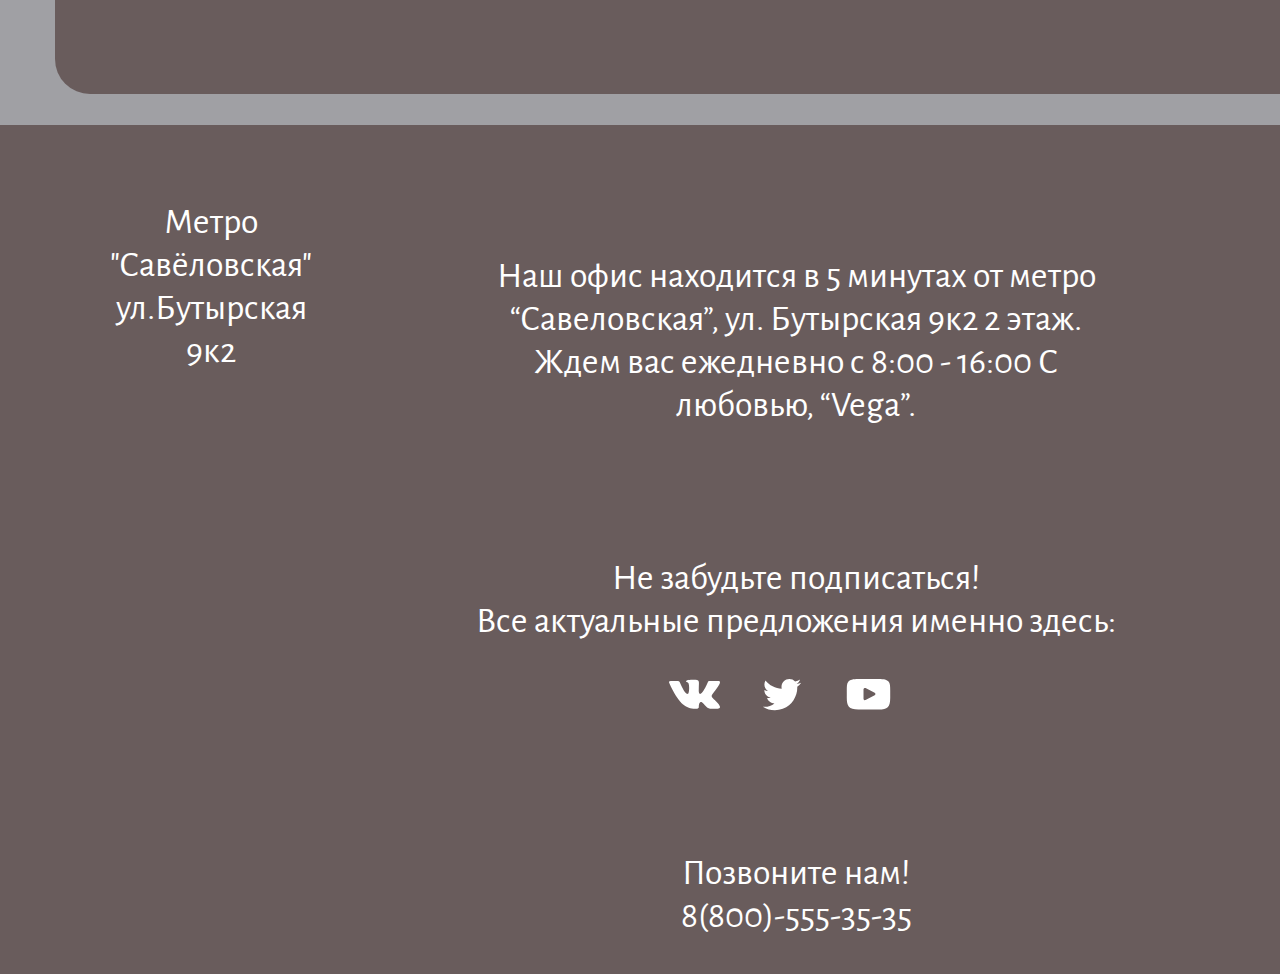
==== commit b54f1128: "bg fixed" ====
--- a/index.html
+++ b/index.html
@@ -12,7 +12,6 @@
 </head>
 <body>
     <header>
-        
         <div class = "nav-menu">
             <div class = "social-media-logos"></div>
             <div class = "nav-buttons">
--- a/css/style.css
+++ b/css/style.css
@@ -14,7 +14,7 @@
     width: 100%;
     margin: 0px;
     height: 1080px;
-    background-image: url("img/фон.png");
+    background-image: url("../img/bg.png");
 }
 .nav-menu{
     background-color: #D9D9D9;
@@ -106,7 +106,7 @@
     width: 100%;
     margin: 0px;
     height: 740px;
-    background-image: url("/img/2.png");
+    background-image: url("../img/2.png");
 }
 .nav-2-1{
     background-color: #695C5C; 
@@ -175,7 +175,7 @@
     width: 100%;
     margin: 0px;
     height: 1080px;
-    background-image: url("/img/3.png");
+    background-image: url("../img/3.png");
 }
 .background-image-3-1{
     display:inline-block;
